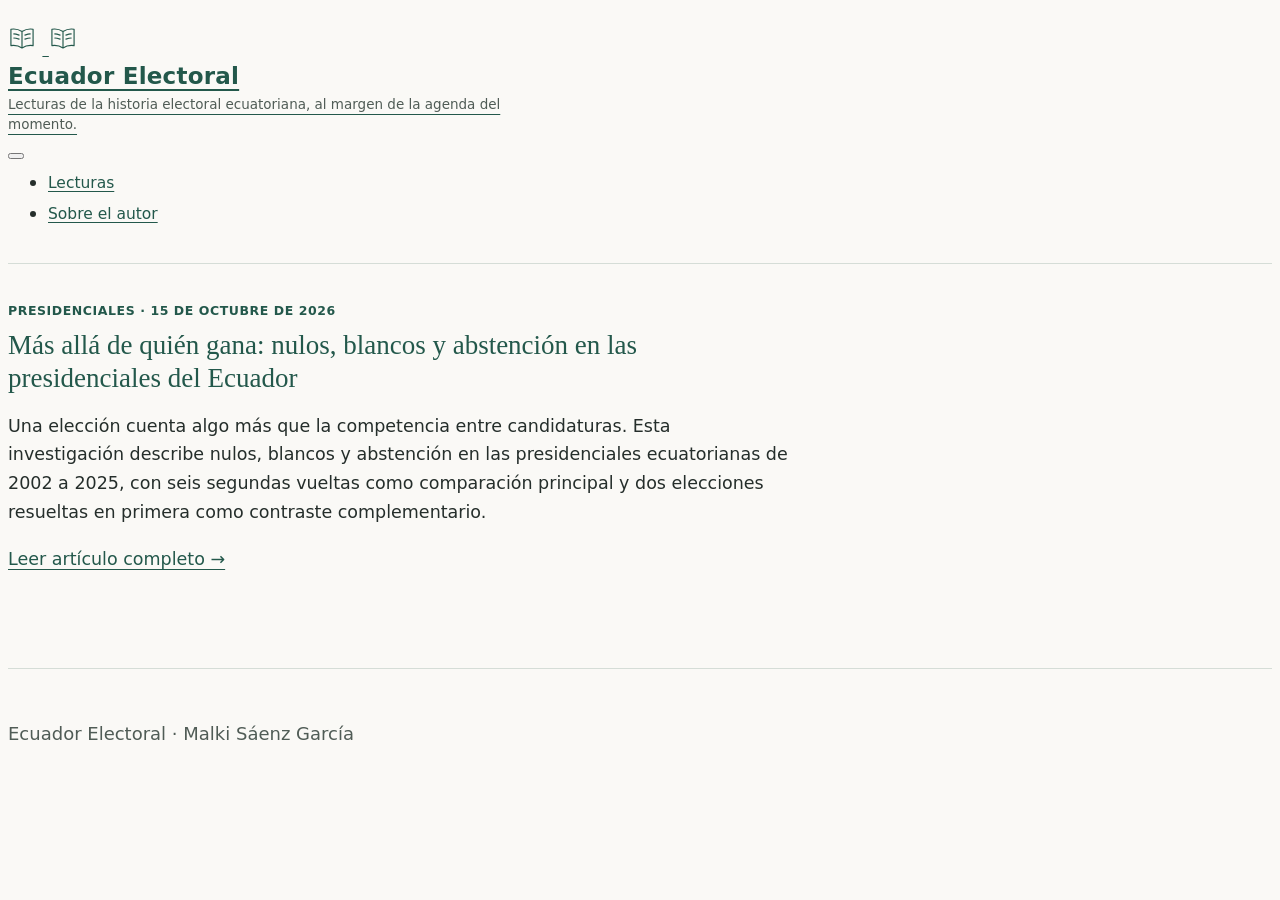
==== index.html @ 2da6bce3 "Add files via upload" ====
<!DOCTYPE html>
<html xmlns="http://www.w3.org/1999/xhtml" lang="es" xml:lang="es"><head>

<meta charset="utf-8">
<meta name="generator" content="quarto-1.10.18">

<meta name="viewport" content="width=device-width, initial-scale=1.0, user-scalable=yes">

<meta name="description" content="Artículos de Malki Sáenz García sobre la historia electoral ecuatoriana, al margen de la agenda del momento.">

<title>Lecturas – Ecuador Electoral</title>
<style>
/* Default styles provided by pandoc.
** See https://pandoc.org/MANUAL.html#variables-for-html for config info.
*/
span.smallcaps{font-variant: small-caps;}
div.columns{display: flex; gap: 1.5em;}
div.column{flex: auto;}
@media screen {
div.columns{gap: min(4vw, 1.5em);}
div.column{overflow-x: auto;}
}
div.hanging-indent{margin-left: 1.5em; text-indent: -1.5em;}
ul.task-list{list-style: none;}
ul.task-list li input[type="checkbox"] {
  width: 0.8em;
  margin: 0 0.8em 0.2em -1em; /* quarto-specific, see https://github.com/quarto-dev/quarto-cli/issues/4556 */ 
  vertical-align: middle;
}
</style>


<script src="site_libs/quarto-nav/quarto-nav.js"></script>
<script src="site_libs/quarto-nav/headroom.min.js"></script>
<script src="site_libs/clipboard/clipboard.min.js"></script>
<script src="site_libs/quarto-html/quarto.js" type="module"></script>
<script src="site_libs/quarto-html/tabsets/tabsets.js" type="module"></script>
<script src="site_libs/quarto-html/popper.min.js"></script>
<script src="site_libs/quarto-html/tippy.umd.min.js"></script>
<script src="site_libs/quarto-html/anchor.min.js"></script>
<link href="site_libs/quarto-html/tippy.css" rel="stylesheet">
<link href="site_libs/quarto-html/quarto-syntax-highlighting-64a204ab8560d761af7679ceaba22944.css" rel="stylesheet" id="quarto-text-highlighting-styles">
<script src="site_libs/bootstrap/bootstrap.min.js"></script>
<link href="site_libs/bootstrap/bootstrap-icons.css" rel="stylesheet">
<link href="site_libs/bootstrap/bootstrap-bf55c61db8fc2e05fc0836da2161ec84.min.css" rel="stylesheet" append-hash="true" id="quarto-bootstrap" data-mode="light">
<script id="quarto-search-options" type="application/json">{
  "language": {
    "search-no-results-text": "No se han encontrado resultados",
    "search-matching-documents-text": "documentos encontrados",
    "search-copy-link-title": "Copiar el enlace en la búsqueda",
    "search-hide-matches-text": "Ocultar resultados adicionales",
    "search-more-match-text": "resultado adicional en este documento",
    "search-more-matches-text": "resultados adicionales en este documento",
    "search-clear-button-title": "Borrar",
    "search-text-placeholder": "",
    "search-detached-cancel-button-title": "Cancelar",
    "search-submit-button-title": "Enviar",
    "search-label": "Buscar"
  }
}</script>


<link rel="stylesheet" href="estilos.css">
<meta property="og:title" content="Lecturas – Ecuador Electoral">
<meta property="og:description" content="Artículos de Malki Sáenz García sobre la historia electoral ecuatoriana, al margen de la agenda del momento.">
<meta property="og:image" content="https://msgr25.github.io/ecuador-electoral//assets/articulo-nulos-blancos-abstencion.png">
<meta property="og:site_name" content="Ecuador Electoral">
<meta property="og:image:height" content="630">
<meta property="og:image:width" content="1200">
<meta property="og:image:alt" content="Primer artículo de Ecuador Electoral: Más allá de quién gana, de Malki Sáenz García.">
<meta name="twitter:title" content="Lecturas – Ecuador Electoral">
<meta name="twitter:description" content="Artículos de Malki Sáenz García sobre la historia electoral ecuatoriana, al margen de la agenda del momento.">
<meta name="twitter:image" content="https://msgr25.github.io/ecuador-electoral//assets/articulo-nulos-blancos-abstencion.png">
<meta name="twitter:image-height" content="630">
<meta name="twitter:image-width" content="1200">
<meta name="twitter:image:alt" content="Primer artículo de Ecuador Electoral: Más allá de quién gana, de Malki Sáenz García.">
<meta name="twitter:card" content="summary_large_image">
</head>

<body class="nav-fixed portada-lecturas fullcontent quarto-light">

<div id="quarto-search-results"></div>
  <header id="quarto-header" class="headroom fixed-top">
    <nav class="navbar navbar-expand-lg " data-bs-theme="dark">
      <div class="navbar-container container-fluid">
      <div class="navbar-brand-container mx-auto">
    <a href="./index.html" class="navbar-brand navbar-brand-logo">
    <img src="./assets/simbolo-paginas.svg" alt="Páginas abiertas" class="navbar-logo light-content">
    <img src="./assets/simbolo-paginas.svg" alt="Páginas abiertas" class="navbar-logo dark-content">
    </a>
    <a class="navbar-brand" href="./index.html">
    <span class="navbar-title">Ecuador Electoral<span class="lema-sitio">Lecturas de la historia electoral ecuatoriana, al margen de la agenda del momento.</span></span>
    </a>
  </div>
          <button class="navbar-toggler" type="button" data-bs-toggle="collapse" data-bs-target="#navbarCollapse" aria-controls="navbarCollapse" role="menu" aria-expanded="false" aria-label="Navegación de palanca" onclick="if (window.quartoToggleHeadroom) { window.quartoToggleHeadroom(); }">
  <span class="navbar-toggler-icon"></span>
</button>
          <div class="collapse navbar-collapse" id="navbarCollapse">
            <ul class="navbar-nav navbar-nav-scroll ms-auto">
  <li class="nav-item">
    <a class="nav-link active" href="./index.html" aria-current="page"> 
<span class="menu-text">Lecturas</span></a>
  </li>  
  <li class="nav-item">
    <a class="nav-link" href="./sobre.html"> 
<span class="menu-text">Sobre el autor</span></a>
  </li>  
</ul>
          </div> <!-- /navcollapse -->
            <div class="quarto-navbar-tools">
</div>
      </div> <!-- /container-fluid -->
    </nav>
</header>
<!-- content -->
<div id="quarto-content" class="quarto-container page-columns page-rows-contents page-layout-article page-navbar">
<!-- sidebar -->
<!-- margin-sidebar -->
    
<!-- main -->
<main class="content" id="quarto-document-content">

<header id="title-block-header" class="quarto-title-block default">
<div class="quarto-title">
<h1 class="title">Lecturas</h1>
</div>



<div class="quarto-title-meta">

    
  
    
  </div>
  


</header>


<div class="entrada">
<div class="etiqueta">
<p>PRESIDENCIALES · 15 DE OCTUBRE DE 2026</p>
</div>
<section id="más-allá-de-quién-gana-nulos-blancos-y-abstención-en-las-presidenciales-del-ecuador" class="level2">
<h2 class="anchored" data-anchor-id="más-allá-de-quién-gana-nulos-blancos-y-abstención-en-las-presidenciales-del-ecuador"><a href="./articulos/nulos-blancos-abstencion/index.html">Más allá de quién gana: nulos, blancos y abstención en las presidenciales del Ecuador</a></h2>
<p>Una elección cuenta algo más que la competencia entre candidaturas. Esta investigación describe nulos, blancos y abstención en las presidenciales ecuatorianas de 2002 a 2025, con seis segundas vueltas como comparación principal y dos elecciones resueltas en primera como contraste complementario.</p>
<p><a href="./articulos/nulos-blancos-abstencion/index.html">Leer artículo completo →</a></p>
</section>
</div>



</main> <!-- /main -->
<script>
// Keyboard-accessible horizontal scrolling keeps wide tables within the reading column.
document.addEventListener('DOMContentLoaded', () => {
  document.querySelectorAll('main table').forEach((table, index) => {
    const box = document.createElement('div');
    box.className = 'tabla-desplazable';
    box.tabIndex = 0;
    box.setAttribute('role', 'region');
    box.setAttribute('aria-label', `Tabla ${index + 1}. Desplazamiento horizontal disponible en pantallas estrechas`);
    table.before(box); box.append(table);
  });
});
</script>
<script id="quarto-html-after-body" type="application/javascript">
  window.document.addEventListener("DOMContentLoaded", function (event) {
    const icon = "";
    const anchorJS = new window.AnchorJS();
    anchorJS.options = {
      placement: 'right',
      icon: icon
    };
    anchorJS.add('.anchored');
    const isCodeAnnotation = (el) => {
      for (const clz of el.classList) {
        if (clz.startsWith('code-annotation-')) {                     
          return true;
        }
      }
      return false;
    }
    const onCopySuccess = function(e) {
      // button target
      const button = e.trigger;
      // don't keep focus
      button.blur();
      // flash "checked"
      button.classList.add('code-copy-button-checked');
      var currentTitle = button.getAttribute("title");
      button.setAttribute("title", "Copiado");
      let tooltip;
      if (window.bootstrap) {
        button.setAttribute("data-bs-toggle", "tooltip");
        button.setAttribute("data-bs-placement", "left");
        button.setAttribute("data-bs-title", "Copiado");
        tooltip = new bootstrap.Tooltip(button, 
          { trigger: "manual", 
            customClass: "code-copy-button-tooltip",
            offset: [0, -8]});
        tooltip.show();    
      }
      setTimeout(function() {
        if (tooltip) {
          tooltip.hide();
          button.removeAttribute("data-bs-title");
          button.removeAttribute("data-bs-toggle");
          button.removeAttribute("data-bs-placement");
        }
        button.setAttribute("title", currentTitle);
        button.classList.remove('code-copy-button-checked');
      }, 1000);
      // clear code selection
      e.clearSelection();
    }
    const getTextToCopy = function(trigger) {
      const outerScaffold = trigger.parentElement.cloneNode(true);
      const codeEl = outerScaffold.querySelector('code');
      for (const childEl of codeEl.children) {
        if (isCodeAnnotation(childEl)) {
          childEl.remove();
        }
      }
      return codeEl.innerText;
    }
    const clipboard = new window.ClipboardJS('.code-copy-button:not([data-in-quarto-modal])', {
      text: getTextToCopy
    });
    clipboard.on('success', onCopySuccess);
    if (window.document.getElementById('quarto-embedded-source-code-modal')) {
      const clipboardModal = new window.ClipboardJS('.code-copy-button[data-in-quarto-modal]', {
        text: getTextToCopy,
        container: window.document.getElementById('quarto-embedded-source-code-modal')
      });
      clipboardModal.on('success', onCopySuccess);
    }
      var localhostRegex = new RegExp(/^(?:http|https):\/\/localhost\:?[0-9]*\//);
      var mailtoRegex = new RegExp(/^mailto:/);
        var filterRegex = new RegExp("https:\/\/msgr25\.github\.io\/ecuador-electoral\/");
      var isInternal = (href) => {
          return filterRegex.test(href) || localhostRegex.test(href) || mailtoRegex.test(href);
      }
      // Inspect non-navigation links and adorn them if external
     var links = window.document.querySelectorAll('a[href]:not(.nav-link):not(.navbar-brand):not(.toc-action):not(.sidebar-link):not(.sidebar-item-toggle):not(.pagination-link):not(.no-external):not([aria-hidden]):not(.dropdown-item):not(.quarto-navigation-tool):not(.about-link)');
      for (var i=0; i<links.length; i++) {
        const link = links[i];
        if (!isInternal(link.href)) {
          // undo the damage that might have been done by quarto-nav.js in the case of
          // links that we want to consider external
          if (link.dataset.originalHref !== undefined) {
            link.href = link.dataset.originalHref;
          }
            // target, if specified
            link.setAttribute("target", "_blank");
            if (link.getAttribute("rel") === null) {
              link.setAttribute("rel", "noopener");
            }
        }
      }
    function tippyHover(el, contentFn, onTriggerFn, onUntriggerFn) {
      const config = {
        allowHTML: true,
        maxWidth: 500,
        delay: 100,
        arrow: false,
        appendTo: function(el) {
            return el.parentElement;
        },
        interactive: true,
        interactiveBorder: 10,
        theme: 'quarto',
        placement: 'bottom-start',
      };
      if (contentFn) {
        config.content = contentFn;
      }
      if (onTriggerFn) {
        config.onTrigger = onTriggerFn;
      }
      if (onUntriggerFn) {
        config.onUntrigger = onUntriggerFn;
      }
      window.tippy(el, config); 
    }
    const noterefs = window.document.querySelectorAll('a[role="doc-noteref"]');
    for (var i=0; i<noterefs.length; i++) {
      const ref = noterefs[i];
      tippyHover(ref, function() {
        // use id or data attribute instead here
        let href = ref.getAttribute('data-footnote-href') || ref.getAttribute('href');
        try { href = new URL(href).hash; } catch {}
        const id = href.replace(/^#\/?/, "");
        const note = window.document.getElementById(id);
        if (note) {
          return note.innerHTML;
        } else {
          return "";
        }
      });
    }
    const xrefs = window.document.querySelectorAll('a.quarto-xref');
    const processXRef = (id, note) => {
      // Strip column container classes
      const stripColumnClz = (el) => {
        el.classList.remove("page-full", "page-columns");
        if (el.children) {
          for (const child of el.children) {
            stripColumnClz(child);
          }
        }
      }
      stripColumnClz(note)
      if (id === null || id.startsWith('sec-')) {
        // Special case sections, only their first couple elements
        const container = document.createElement("div");
        if (note.children && note.children.length > 2) {
          container.appendChild(note.children[0].cloneNode(true));
          for (let i = 1; i < note.children.length; i++) {
            const child = note.children[i];
            if (child.tagName === "P" && child.innerText === "") {
              continue;
            } else {
              container.appendChild(child.cloneNode(true));
              break;
            }
          }
          if (window.Quarto?.typesetMath) {
            window.Quarto.typesetMath(container);
          }
          return container.innerHTML
        } else {
          if (window.Quarto?.typesetMath) {
            window.Quarto.typesetMath(note);
          }
          return note.innerHTML;
        }
      } else {
        // Remove any anchor links if they are present
        const anchorLink = note.querySelector('a.anchorjs-link');
        if (anchorLink) {
          anchorLink.remove();
        }
        if (window.Quarto?.typesetMath) {
          window.Quarto.typesetMath(note);
        }
        if (note.classList.contains("callout")) {
          return note.outerHTML;
        } else {
          return note.innerHTML;
        }
      }
    }
    for (var i=0; i<xrefs.length; i++) {
      const xref = xrefs[i];
      tippyHover(xref, undefined, function(instance) {
        instance.disable();
        let url = xref.getAttribute('href');
        let hash = undefined; 
        if (url.startsWith('#')) {
          hash = url;
        } else {
          try { hash = new URL(url).hash; } catch {}
        }
        if (hash) {
          const id = hash.replace(/^#\/?/, "");
          const note = window.document.getElementById(id);
          if (note !== null) {
            try {
              const html = processXRef(id, note.cloneNode(true));
              instance.setContent(html);
            } finally {
              instance.enable();
              instance.show();
            }
          } else {
            // See if we can fetch this
            fetch(url.split('#')[0])
            .then(res => res.text())
            .then(html => {
              const parser = new DOMParser();
              const htmlDoc = parser.parseFromString(html, "text/html");
              const note = htmlDoc.getElementById(id);
              if (note !== null) {
                const html = processXRef(id, note);
                instance.setContent(html);
              } 
            }).finally(() => {
              instance.enable();
              instance.show();
            });
          }
        } else {
          // See if we can fetch a full url (with no hash to target)
          // This is a special case and we should probably do some content thinning / targeting
          fetch(url)
          .then(res => res.text())
          .then(html => {
            const parser = new DOMParser();
            const htmlDoc = parser.parseFromString(html, "text/html");
            const note = htmlDoc.querySelector('main.content');
            if (note !== null) {
              // This should only happen for chapter cross references
              // (since there is no id in the URL)
              // remove the first header
              if (note.children.length > 0 && note.children[0].tagName === "HEADER") {
                note.children[0].remove();
              }
              const html = processXRef(null, note);
              instance.setContent(html);
            } 
          }).finally(() => {
            instance.enable();
            instance.show();
          });
        }
      }, function(instance) {
      });
    }
        let selectedAnnoteEl;
        const selectorForAnnotation = ( cell, annotation) => {
          let cellAttr = 'data-code-cell="' + cell + '"';
          let lineAttr = 'data-code-annotation="' +  annotation + '"';
          const selector = 'span[' + cellAttr + '][' + lineAttr + ']';
          return selector;
        }
        const selectCodeLines = (annoteEl) => {
          const doc = window.document;
          const targetCell = annoteEl.getAttribute("data-target-cell");
          const targetAnnotation = annoteEl.getAttribute("data-target-annotation");
          const annoteSpan = window.document.querySelector(selectorForAnnotation(targetCell, targetAnnotation));
          const lines = annoteSpan.getAttribute("data-code-lines").split(",");
          const lineIds = lines.map((line) => {
            return targetCell + "-" + line;
          })
          let top = null;
          let height = null;
          let parent = null;
          if (lineIds.length > 0) {
              //compute the position of the single el (top and bottom and make a div)
              const el = window.document.getElementById(lineIds[0]);
              top = el.offsetTop;
              height = el.offsetHeight;
              parent = el.parentElement.parentElement;
            if (lineIds.length > 1) {
              const lastEl = window.document.getElementById(lineIds[lineIds.length - 1]);
              const bottom = lastEl.offsetTop + lastEl.offsetHeight;
              height = bottom - top;
            }
            if (top !== null && height !== null && parent !== null) {
              // cook up a div (if necessary) and position it 
              let div = window.document.getElementById("code-annotation-line-highlight");
              if (div === null) {
                div = window.document.createElement("div");
                div.setAttribute("id", "code-annotation-line-highlight");
                div.style.position = 'absolute';
                parent.appendChild(div);
              }
              div.style.top = top - 2 + "px";
              div.style.height = height + 4 + "px";
              div.style.left = 0;
              let gutterDiv = window.document.getElementById("code-annotation-line-highlight-gutter");
              if (gutterDiv === null) {
                gutterDiv = window.document.createElement("div");
                gutterDiv.setAttribute("id", "code-annotation-line-highlight-gutter");
                gutterDiv.style.position = 'absolute';
                const codeCell = window.document.getElementById(targetCell);
                const gutter = codeCell.querySelector('.code-annotation-gutter');
                gutter.appendChild(gutterDiv);
              }
              gutterDiv.style.top = top - 2 + "px";
              gutterDiv.style.height = height + 4 + "px";
            }
            selectedAnnoteEl = annoteEl;
          }
        };
        const unselectCodeLines = () => {
          const elementsIds = ["code-annotation-line-highlight", "code-annotation-line-highlight-gutter"];
          elementsIds.forEach((elId) => {
            const div = window.document.getElementById(elId);
            if (div) {
              div.remove();
            }
          });
          selectedAnnoteEl = undefined;
        };
          // Handle positioning of the toggle
      window.addEventListener(
        "resize",
        throttle(() => {
          elRect = undefined;
          if (selectedAnnoteEl) {
            selectCodeLines(selectedAnnoteEl);
          }
        }, 10)
      );
      function throttle(fn, ms) {
      let throttle = false;
      let timer;
        return (...args) => {
          if(!throttle) { // first call gets through
              fn.apply(this, args);
              throttle = true;
          } else { // all the others get throttled
              if(timer) clearTimeout(timer); // cancel #2
              timer = setTimeout(() => {
                fn.apply(this, args);
                timer = throttle = false;
              }, ms);
          }
        };
      }
        // Attach click handler to the DT
        const annoteDls = window.document.querySelectorAll('dt[data-target-cell]');
        for (const annoteDlNode of annoteDls) {
          annoteDlNode.addEventListener('click', (event) => {
            const clickedEl = event.target;
            if (clickedEl !== selectedAnnoteEl) {
              unselectCodeLines();
              const activeEl = window.document.querySelector('dt[data-target-cell].code-annotation-active');
              if (activeEl) {
                activeEl.classList.remove('code-annotation-active');
              }
              selectCodeLines(clickedEl);
              clickedEl.classList.add('code-annotation-active');
            } else {
              // Unselect the line
              unselectCodeLines();
              clickedEl.classList.remove('code-annotation-active');
            }
          });
        }
    const findCites = (el) => {
      const parentEl = el.parentElement;
      if (parentEl) {
        const cites = parentEl.dataset.cites;
        if (cites) {
          return {
            el,
            cites: cites.split(' ')
          };
        } else {
          return findCites(el.parentElement)
        }
      } else {
        return undefined;
      }
    };
    var bibliorefs = window.document.querySelectorAll('a[role="doc-biblioref"]');
    for (var i=0; i<bibliorefs.length; i++) {
      const ref = bibliorefs[i];
      const citeInfo = findCites(ref);
      if (citeInfo) {
        tippyHover(citeInfo.el, function() {
          var popup = window.document.createElement('div');
          citeInfo.cites.forEach(function(cite) {
            var citeDiv = window.document.createElement('div');
            citeDiv.classList.add('hanging-indent');
            citeDiv.classList.add('csl-entry');
            var biblioDiv = window.document.getElementById('ref-' + cite);
            if (biblioDiv) {
              citeDiv.innerHTML = biblioDiv.innerHTML;
            }
            popup.appendChild(citeDiv);
          });
          return popup.innerHTML;
        });
      }
    }
  });
  </script>
</div> <!-- /content -->
<footer class="footer">
  <div class="nav-footer">
    <div class="nav-footer-left">
      &nbsp;
    </div>   
    <div class="nav-footer-center">
<p>Ecuador Electoral · Malki Sáenz García</p>
</div>
    <div class="nav-footer-right">
      &nbsp;
    </div>
  </div>
</footer>




</body></html>
---- estilos.css ----
:root { --papel: #faf9f6; --tinta: #252e2b; --acento: #23584b; --linea: #d5ddd7; }
body { background: var(--papel); color: var(--tinta); font-family: system-ui, sans-serif; font-size: 18px; line-height: 1.75; }
.navbar { border-bottom: 1px solid var(--linea); background: var(--papel) !important; padding-block: 1rem; }
.navbar-brand { font-weight: 650; letter-spacing: .01em; color: var(--acento); }
h1, h2, h3 { font-family: Georgia, 'Times New Roman', serif; color: var(--tinta); font-weight: 400; line-height: 1.2; }
h1 { font-size: clamp(2.1rem, 4vw, 3.3rem); max-width: 21ch; }
h2 { margin-top: 2.5rem; font-size: 1.7rem; }
h3 { font-size: 1.65rem; }
a { color: var(--acento); text-underline-offset: .2em; }
a:hover { color: #143f34; }
a:focus-visible { outline: 3px solid var(--acento); outline-offset: 4px; }
main { max-width: 780px; padding-bottom: 3rem; }
#title-block-header { margin-top: 1.3rem; margin-bottom: 1.2rem; }
.subtitle, .introduccion { color: #505c56; font-size: 1.15rem; }
.eyebrow, .etiqueta { font-size: .75rem; letter-spacing: .12em; color: var(--acento); font-weight: 650; }
.aviso { border-left: 3px solid var(--acento); padding: .7rem 1rem; background: #edf1eb; font-size: .92rem; margin-block: 1.7rem; }
.aviso p:last-child { margin-bottom: 0; }
.entrada { border-top: 1px solid var(--linea); border-bottom: 1px solid var(--linea); padding-block: 1rem; margin-bottom: 1rem; }
.entrada h2 { margin-top: .4rem; font-size: 1.65rem; }
.entrada h2 a { text-decoration: none; }
.entrada h2 a:hover { text-decoration: underline; }
.marcador-grafico { border: 1px dashed #63776d; min-height: 220px; padding: 2rem; display: flex; flex-direction: column; justify-content: center; text-align: center; margin-block: 2rem; color: #505c56; }
.nav-footer { border-top: 1px solid var(--linea); color: #505c56; }
@media (max-width: 600px) { body { font-size: 17px; } #title-block-header { margin-top: .8rem; } .marcador-grafico { padding: 1rem; } }

.portada-lecturas #title-block-header h1.title { font-size: clamp(1.428rem, 2.72vw, 2.244rem); max-width: none; }

.herramientas-lectura { font-size: .9rem; margin: .8rem 0 1.5rem; }
.nota-editorial { border-top: 1px solid var(--linea); margin-top: 2rem; padding-top: 1rem; font-size: .9rem; overflow-wrap: anywhere; }
.nota-editorial h3 { font-size: 1.3rem; }
.tabla-desplazable { max-width: 100%; overflow-x: auto; margin-block: 1rem; }
.tabla-desplazable:focus-visible { outline: 2px solid var(--acento); outline-offset: 3px; }
main img { max-width: 100%; height: auto; }
@media (max-width: 600px) {
  main { min-width: 0; }
  .tabla-desplazable table { min-width: 580px; font-size: .88rem; }
}

.navbar-brand img { height: 28px; width: 28px; max-height: 28px; margin-right: .4rem; }

.navbar-brand-container { min-width: 0; max-width: 100%; }
.navbar-brand { white-space: normal; }
.navbar-brand .navbar-title { display: block; }
.lema-sitio { display: block; font-size: .72rem; line-height: 1.4; font-weight: 400; letter-spacing: 0; color: #505c56; max-width: 540px; margin-top: .2rem; }
.portada-lecturas #title-block-header { display: none; }
@media (max-width: 600px) { .lema-sitio { font-size: .7rem; max-width: 38ch; } }

/* Jerarquía editorial aprobada: cabecera, portada y artículo. */
.navbar-brand-container { align-items: flex-start; }
.navbar-brand.navbar-brand-logo { margin-top: .15rem; }
.navbar-brand:not(.navbar-brand-logo) { font-size: 1.4375rem; font-weight: 600; line-height: 1.25; }
.lema-sitio { font-size: .84375rem; line-height: 1.45; max-width: 540px; margin-top: .3rem; }
.navbar-nav { align-self: flex-start; }
.navbar .nav-link { font-size: .96875rem; }
.portada-lecturas main { padding-top: 1.5rem; }
.entrada { border: 0; padding-block: 0 1rem; margin-bottom: 1rem; }
.entrada + .entrada { border-top: 1px solid var(--linea); padding-top: 1.5rem; }
.etiqueta { font-size: .78125rem; letter-spacing: .045em; }
.etiqueta p { margin-bottom: .45rem; }
.entrada h2 { margin-top: 0; margin-bottom: .8rem; font-size: 1.6875rem; line-height: 1.2; }
.entrada > section > p { font-size: 1.09375rem; line-height: 1.65; margin-bottom: .9rem; }
body.articulo-electoral #title-block-header h1.title { font-size: clamp(2.125rem, 3.1vw, 2.375rem); max-width: none; line-height: 1.2; }
@media (min-width: 992px) {
  .navbar .navbar-collapse { align-self: flex-start; }
  .navbar .navbar-nav { margin-top: 0; }
}
@media (max-width: 600px) {
  .navbar-brand:not(.navbar-brand-logo) { font-size: 1.375rem; }
  .lema-sitio { font-size: .8125rem; line-height: 1.45; }
  .portada-lecturas main { padding-top: 1rem; }
}
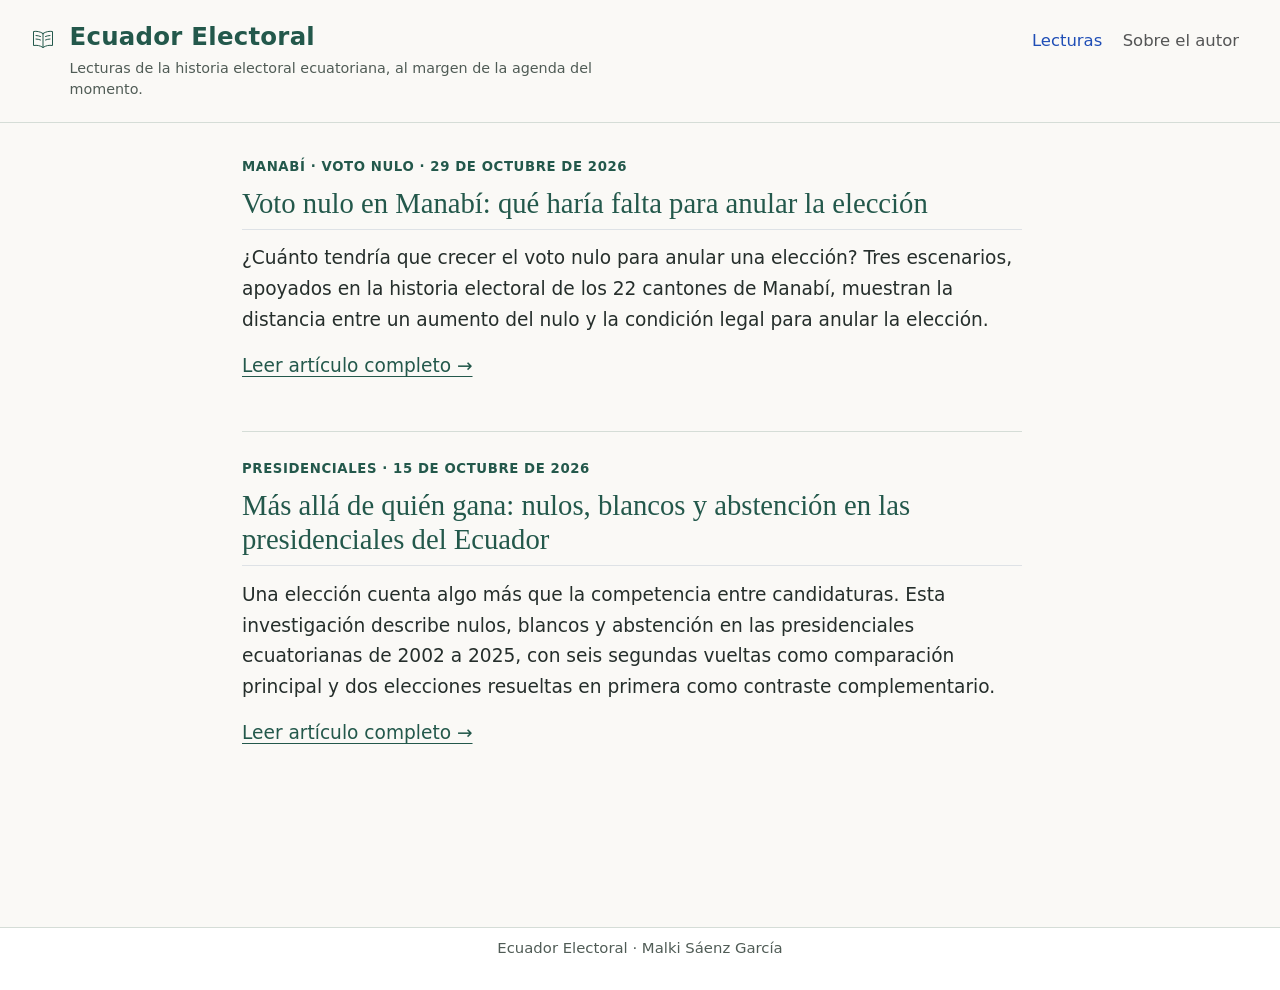
==== commit a07406f3: "Incorporar Manabí a la portada de Ecuador Electoral" ====
--- a/index.html
+++ b/index.html
@@ -2,7 +2,7 @@
 <html xmlns="http://www.w3.org/1999/xhtml" lang="es" xml:lang="es"><head>
 
 <meta charset="utf-8">
-<meta name="generator" content="quarto-1.10.18">
+<meta name="generator" content="quarto-1.9.38">
 
 <meta name="viewport" content="width=device-width, initial-scale=1.0, user-scalable=yes">
 
@@ -13,13 +13,10 @@
 /* Default styles provided by pandoc.
 ** See https://pandoc.org/MANUAL.html#variables-for-html for config info.
 */
+code{white-space: pre-wrap;}
 span.smallcaps{font-variant: small-caps;}
-div.columns{display: flex; gap: 1.5em;}
-div.column{flex: auto;}
-@media screen {
-div.columns{gap: min(4vw, 1.5em);}
-div.column{overflow-x: auto;}
-}
+div.columns{display: flex; gap: min(4vw, 1.5em);}
+div.column{flex: auto; overflow-x: auto;}
 div.hanging-indent{margin-left: 1.5em; text-indent: -1.5em;}
 ul.task-list{list-style: none;}
 ul.task-list li input[type="checkbox"] {
@@ -39,10 +36,10 @@
 <script src="site_libs/quarto-html/tippy.umd.min.js"></script>
 <script src="site_libs/quarto-html/anchor.min.js"></script>
 <link href="site_libs/quarto-html/tippy.css" rel="stylesheet">
-<link href="site_libs/quarto-html/quarto-syntax-highlighting-64a204ab8560d761af7679ceaba22944.css" rel="stylesheet" id="quarto-text-highlighting-styles">
+<link href="site_libs/quarto-html/quarto-syntax-highlighting-15634bcf2e68342d4ad2dfa704d543f6.css" rel="stylesheet" id="quarto-text-highlighting-styles">
 <script src="site_libs/bootstrap/bootstrap.min.js"></script>
 <link href="site_libs/bootstrap/bootstrap-icons.css" rel="stylesheet">
-<link href="site_libs/bootstrap/bootstrap-bf55c61db8fc2e05fc0836da2161ec84.min.css" rel="stylesheet" append-hash="true" id="quarto-bootstrap" data-mode="light">
+<link href="site_libs/bootstrap/bootstrap-26d9cc88ab9604001aabd73cb1ea1d8f.min.css" rel="stylesheet" append-hash="true" id="quarto-bootstrap" data-mode="light">
 <script id="quarto-search-options" type="application/json">{
   "language": {
     "search-no-results-text": "No se han encontrado resultados",
@@ -141,6 +138,16 @@
 
 <div class="entrada">
 <div class="etiqueta">
+<p>MANABÍ · VOTO NULO · 29 DE OCTUBRE DE 2026</p>
+</div>
+<section id="voto-nulo-en-manabí-qué-haría-falta-para-anular-la-elección" class="level2">
+<h2 class="anchored" data-anchor-id="voto-nulo-en-manabí-qué-haría-falta-para-anular-la-elección"><a href="./articulos/voto-nulo-manabi/index.html">Voto nulo en Manabí: qué haría falta para anular la elección</a></h2>
+<p>¿Cuánto tendría que crecer el voto nulo para anular una elección? Tres escenarios, apoyados en la historia electoral de los 22 cantones de Manabí, muestran la distancia entre un aumento del nulo y la condición legal para anular la elección.</p>
+<p><a href="./articulos/voto-nulo-manabi/index.html">Leer artículo completo →</a></p>
+</section>
+</div>
+<div class="entrada">
+<div class="etiqueta">
 <p>PRESIDENCIALES · 15 DE OCTUBRE DE 2026</p>
 </div>
 <section id="más-allá-de-quién-gana-nulos-blancos-y-abstención-en-las-presidenciales-del-ecuador" class="level2">
--- a/site_libs/quarto-html/tippy.css
+++ b/site_libs/quarto-html/tippy.css
@@ -0,0 +1 @@
+.tippy-box[data-animation=fade][data-state=hidden]{opacity:0}[data-tippy-root]{max-width:calc(100vw - 10px)}.tippy-box{position:relative;background-color:#333;color:#fff;border-radius:4px;font-size:14px;line-height:1.4;white-space:normal;outline:0;transition-property:transform,visibility,opacity}.tippy-box[data-placement^=top]>.tippy-arrow{bottom:0}.tippy-box[data-placement^=top]>.tippy-arrow:before{bottom:-7px;left:0;border-width:8px 8px 0;border-top-color:initial;transform-origin:center top}.tippy-box[data-placement^=bottom]>.tippy-arrow{top:0}.tippy-box[data-placement^=bottom]>.tippy-arrow:before{top:-7px;left:0;border-width:0 8px 8px;border-bottom-color:initial;transform-origin:center bottom}.tippy-box[data-placement^=left]>.tippy-arrow{right:0}.tippy-box[data-placement^=left]>.tippy-arrow:before{border-width:8px 0 8px 8px;border-left-color:initial;right:-7px;transform-origin:center left}.tippy-box[data-placement^=right]>.tippy-arrow{left:0}.tippy-box[data-placement^=right]>.tippy-arrow:before{left:-7px;border-width:8px 8px 8px 0;border-right-color:initial;transform-origin:center right}.tippy-box[data-inertia][data-state=visible]{transition-timing-function:cubic-bezier(.54,1.5,.38,1.11)}.tippy-arrow{width:16px;height:16px;color:#333}.tippy-arrow:before{content:"";position:absolute;border-color:transparent;border-style:solid}.tippy-content{position:relative;padding:5px 9px;z-index:1}
--- a/site_libs/quarto-html/quarto-syntax-highlighting-15634bcf2e68342d4ad2dfa704d543f6.css
+++ b/site_libs/quarto-html/quarto-syntax-highlighting-15634bcf2e68342d4ad2dfa704d543f6.css
@@ -0,0 +1,236 @@
+/* quarto syntax highlight colors */
+:root {
+  --quarto-hl-ot-color: #003B4F;
+  --quarto-hl-at-color: #657422;
+  --quarto-hl-ss-color: #20794D;
+  --quarto-hl-an-color: #5E5E5E;
+  --quarto-hl-fu-color: #4758AB;
+  --quarto-hl-st-color: #20794D;
+  --quarto-hl-cf-color: #003B4F;
+  --quarto-hl-op-color: #5E5E5E;
+  --quarto-hl-er-color: #AD0000;
+  --quarto-hl-bn-color: #AD0000;
+  --quarto-hl-al-color: #AD0000;
+  --quarto-hl-va-color: #111111;
+  --quarto-hl-bu-color: inherit;
+  --quarto-hl-ex-color: inherit;
+  --quarto-hl-pp-color: #AD0000;
+  --quarto-hl-in-color: #5E5E5E;
+  --quarto-hl-vs-color: #20794D;
+  --quarto-hl-wa-color: #5E5E5E;
+  --quarto-hl-do-color: #5E5E5E;
+  --quarto-hl-im-color: #00769E;
+  --quarto-hl-ch-color: #20794D;
+  --quarto-hl-dt-color: #AD0000;
+  --quarto-hl-fl-color: #AD0000;
+  --quarto-hl-co-color: #5E5E5E;
+  --quarto-hl-cv-color: #5E5E5E;
+  --quarto-hl-cn-color: #8f5902;
+  --quarto-hl-sc-color: #5E5E5E;
+  --quarto-hl-dv-color: #AD0000;
+  --quarto-hl-kw-color: #003B4F;
+}
+
+/* other quarto variables */
+:root {
+  --quarto-font-monospace: SFMono-Regular, Menlo, Monaco, Consolas, "Liberation Mono", "Courier New", monospace;
+}
+
+/* syntax highlight based on Pandoc's rules */
+pre > code.sourceCode > span {
+  color: #003B4F;
+}
+
+code.sourceCode > span {
+  color: #003B4F;
+}
+
+div.sourceCode,
+div.sourceCode pre.sourceCode {
+  color: #003B4F;
+}
+
+/* Normal */
+code span {
+  color: #003B4F;
+}
+
+/* Alert */
+code span.al {
+  color: #AD0000;
+  font-style: inherit;
+}
+
+/* Annotation */
+code span.an {
+  color: #5E5E5E;
+  font-style: inherit;
+}
+
+/* Attribute */
+code span.at {
+  color: #657422;
+  font-style: inherit;
+}
+
+/* BaseN */
+code span.bn {
+  color: #AD0000;
+  font-style: inherit;
+}
+
+/* BuiltIn */
+code span.bu {
+  font-style: inherit;
+}
+
+/* ControlFlow */
+code span.cf {
+  color: #003B4F;
+  font-weight: bold;
+  font-style: inherit;
+}
+
+/* Char */
+code span.ch {
+  color: #20794D;
+  font-style: inherit;
+}
+
+/* Constant */
+code span.cn {
+  color: #8f5902;
+  font-style: inherit;
+}
+
+/* Comment */
+code span.co {
+  color: #5E5E5E;
+  font-style: inherit;
+}
+
+/* CommentVar */
+code span.cv {
+  color: #5E5E5E;
+  font-style: italic;
+}
+
+/* Documentation */
+code span.do {
+  color: #5E5E5E;
+  font-style: italic;
+}
+
+/* DataType */
+code span.dt {
+  color: #AD0000;
+  font-style: inherit;
+}
+
+/* DecVal */
+code span.dv {
+  color: #AD0000;
+  font-style: inherit;
+}
+
+/* Error */
+code span.er {
+  color: #AD0000;
+  font-style: inherit;
+}
+
+/* Extension */
+code span.ex {
+  font-style: inherit;
+}
+
+/* Float */
+code span.fl {
+  color: #AD0000;
+  font-style: inherit;
+}
+
+/* Function */
+code span.fu {
+  color: #4758AB;
+  font-style: inherit;
+}
+
+/* Import */
+code span.im {
+  color: #00769E;
+  font-style: inherit;
+}
+
+/* Information */
+code span.in {
+  color: #5E5E5E;
+  font-style: inherit;
+}
+
+/* Keyword */
+code span.kw {
+  color: #003B4F;
+  font-weight: bold;
+  font-style: inherit;
+}
+
+/* Operator */
+code span.op {
+  color: #5E5E5E;
+  font-style: inherit;
+}
+
+/* Other */
+code span.ot {
+  color: #003B4F;
+  font-style: inherit;
+}
+
+/* Preprocessor */
+code span.pp {
+  color: #AD0000;
+  font-style: inherit;
+}
+
+/* SpecialChar */
+code span.sc {
+  color: #5E5E5E;
+  font-style: inherit;
+}
+
+/* SpecialString */
+code span.ss {
+  color: #20794D;
+  font-style: inherit;
+}
+
+/* String */
+code span.st {
+  color: #20794D;
+  font-style: inherit;
+}
+
+/* Variable */
+code span.va {
+  color: #111111;
+  font-style: inherit;
+}
+
+/* VerbatimString */
+code span.vs {
+  color: #20794D;
+  font-style: inherit;
+}
+
+/* Warning */
+code span.wa {
+  color: #5E5E5E;
+  font-style: italic;
+}
+
+.prevent-inlining {
+  content: "</";
+}
+
+/*# sourceMappingURL=f23921c56f73e400b49028c9186a1aa0.css.map */
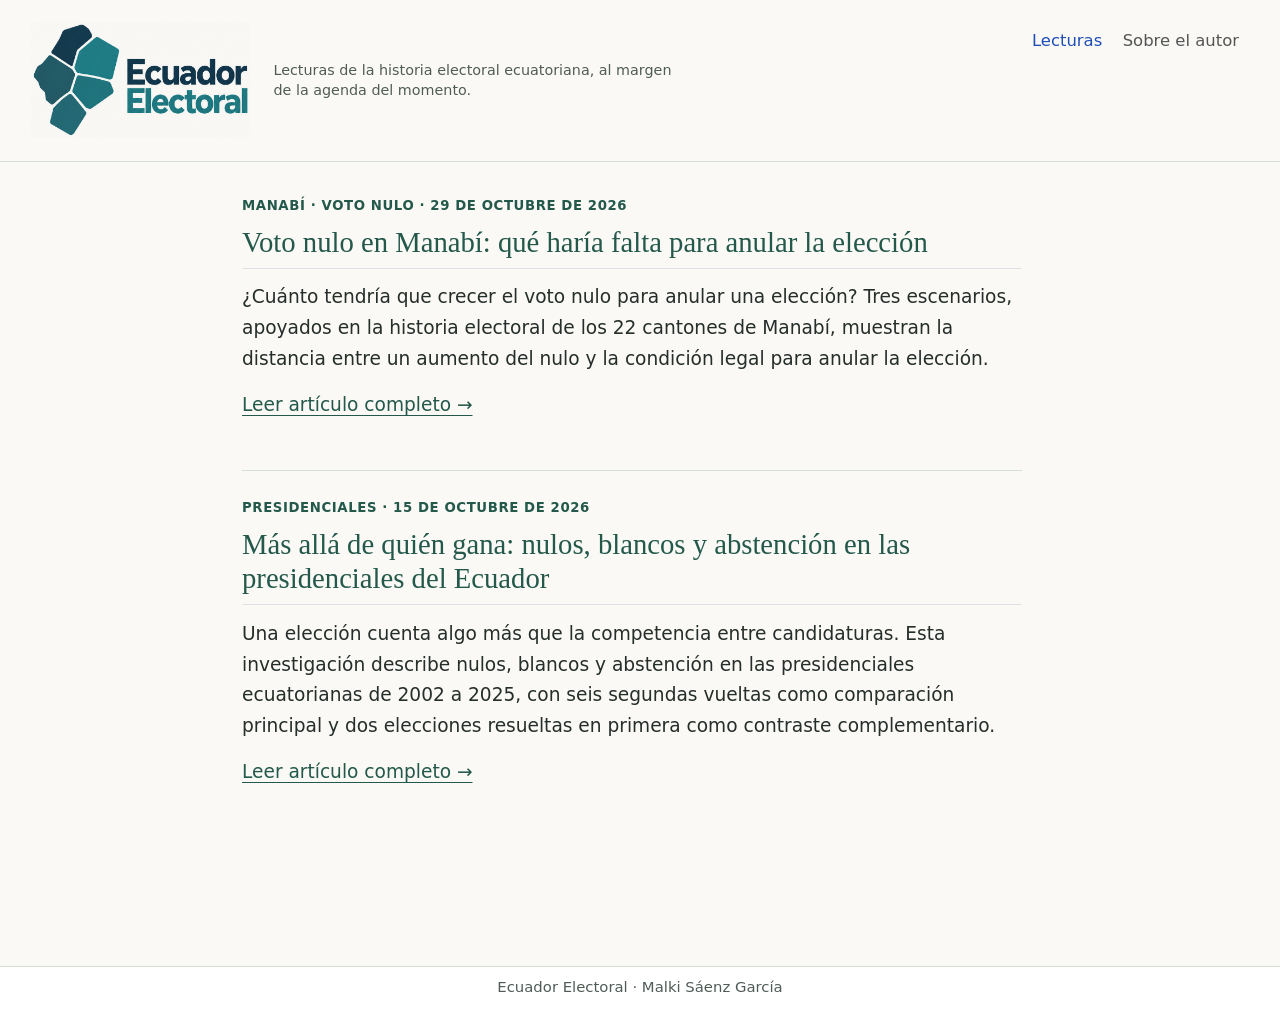
==== commit 4adb380d: "Integrar el logotipo aprobado en la cabecera del sitio" ====
--- a/index.html
+++ b/index.html
@@ -82,11 +82,11 @@
       <div class="navbar-container container-fluid">
       <div class="navbar-brand-container mx-auto">
     <a href="./index.html" class="navbar-brand navbar-brand-logo">
-    <img src="./assets/simbolo-paginas.svg" alt="Páginas abiertas" class="navbar-logo light-content">
-    <img src="./assets/simbolo-paginas.svg" alt="Páginas abiertas" class="navbar-logo dark-content">
+    <img src="./assets/logotipo-ecuador-electoral.svg" alt="Ecuador Electoral" class="navbar-logo light-content">
+    <img src="./assets/logotipo-ecuador-electoral.svg" alt="Ecuador Electoral" class="navbar-logo dark-content">
     </a>
     <a class="navbar-brand" href="./index.html">
-    <span class="navbar-title">Ecuador Electoral<span class="lema-sitio">Lecturas de la historia electoral ecuatoriana, al margen de la agenda del momento.</span></span>
+    <span class="navbar-title"><span class="lema-sitio">Lecturas de la historia electoral ecuatoriana, al margen de la agenda del momento.</span></span>
     </a>
   </div>
           <button class="navbar-toggler" type="button" data-bs-toggle="collapse" data-bs-target="#navbarCollapse" aria-controls="navbarCollapse" role="menu" aria-expanded="false" aria-label="Navegación de palanca" onclick="if (window.quartoToggleHeadroom) { window.quartoToggleHeadroom(); }">
--- a/estilos.css
+++ b/estilos.css
@@ -69,3 +69,19 @@
   .lema-sitio { font-size: .8125rem; line-height: 1.45; }
   .portada-lecturas main { padding-top: 1rem; }
 }
+
+/* Identidad aprobada el 30-10-2026; incorporación web 04-11-2026. */
+.navbar-brand-container { align-items: center; gap: 1.1rem; max-width: calc(100% - 190px); }
+.navbar-brand.navbar-brand-logo { margin: 0; flex: 0 0 auto; }
+.navbar-brand img { width: 224px; height: auto; max-height: none; margin: 0; mix-blend-mode: multiply; }
+.navbar-brand:not(.navbar-brand-logo) { margin: 0; max-width: 410px; }
+.lema-sitio { margin-top: 0; }
+@media (max-width: 991.98px) {
+  .navbar-brand-container { max-width: calc(100% - 64px); }
+}
+@media (max-width: 600px) {
+  .navbar-brand-container { flex-direction: column; align-items: flex-start; gap: .55rem; }
+  .navbar-brand img { width: 190px; }
+  .navbar-brand:not(.navbar-brand-logo) { max-width: 100%; }
+  .lema-sitio { max-width: 36ch; }
+}
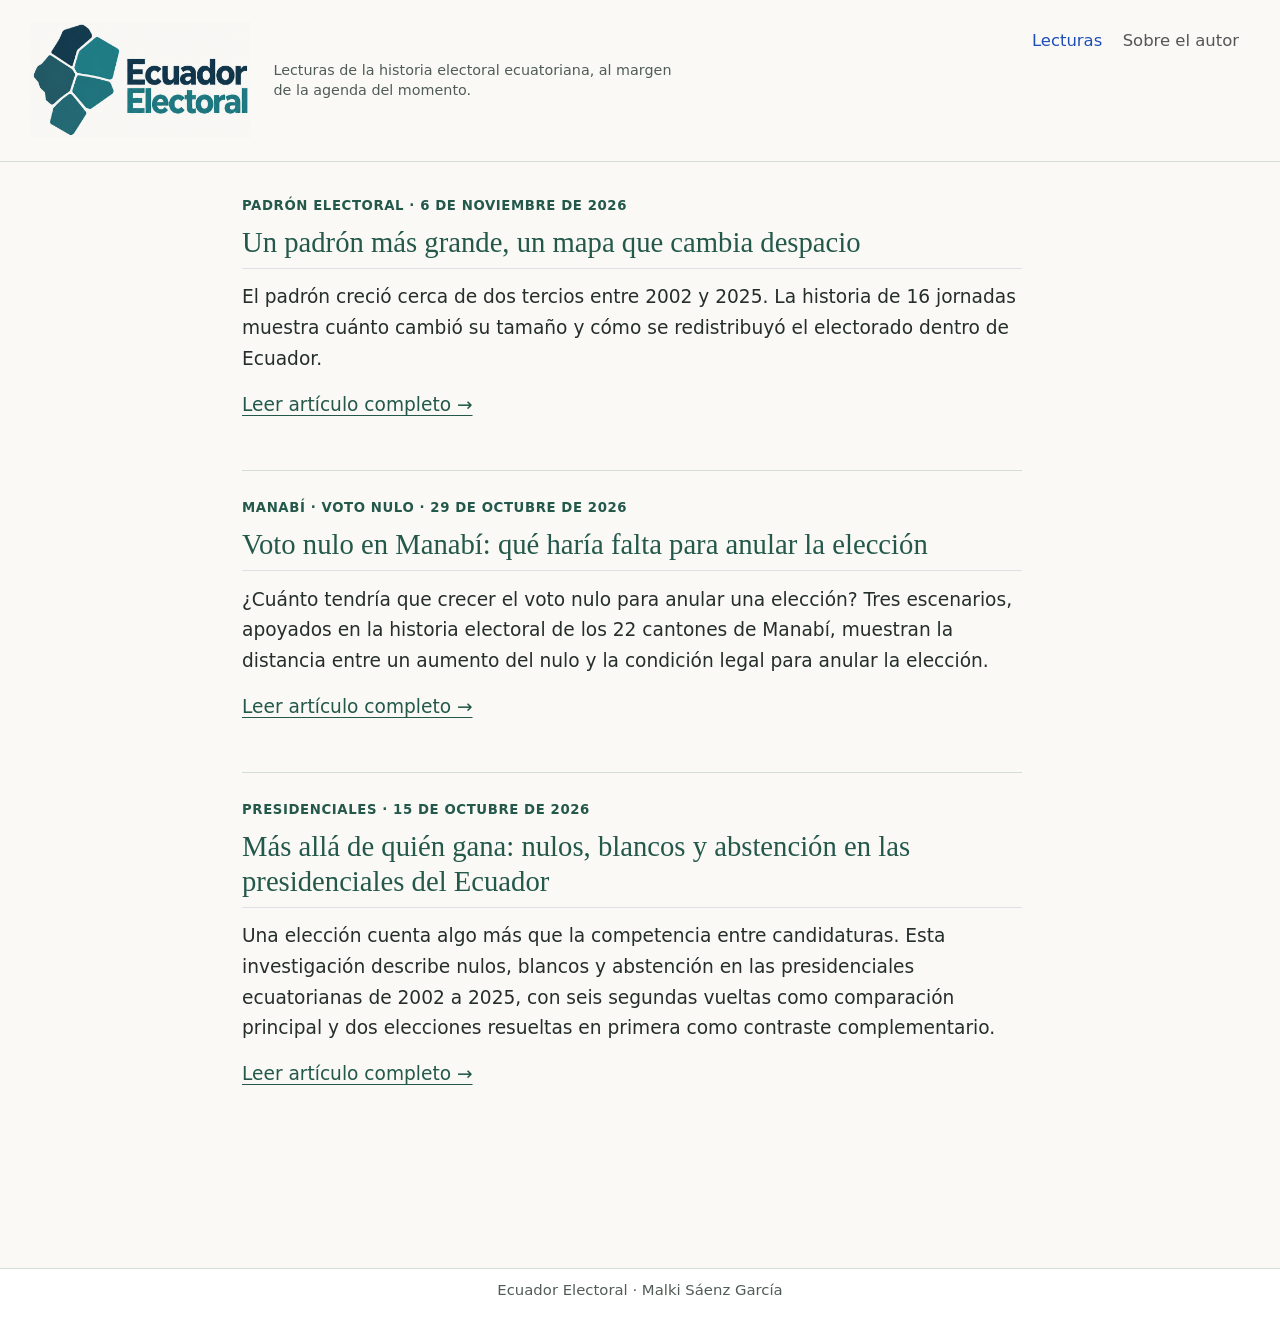
==== commit 32488406: "Actualizar la portada con la tercera lectura" ====
--- a/index.html
+++ b/index.html
@@ -138,6 +138,16 @@
 
 <div class="entrada">
 <div class="etiqueta">
+<p>PADRÓN ELECTORAL · 6 DE NOVIEMBRE DE 2026</p>
+</div>
+<section id="un-padrón-más-grande-un-mapa-que-cambia-despacio" class="level2">
+<h2 class="anchored" data-anchor-id="un-padrón-más-grande-un-mapa-que-cambia-despacio"><a href="./articulos/padron-electoral-ecuador/index.html">Un padrón más grande, un mapa que cambia despacio</a></h2>
+<p>El padrón creció cerca de dos tercios entre 2002 y 2025. La historia de 16 jornadas muestra cuánto cambió su tamaño y cómo se redistribuyó el electorado dentro de Ecuador.</p>
+<p><a href="./articulos/padron-electoral-ecuador/index.html">Leer artículo completo →</a></p>
+</section>
+</div>
+<div class="entrada">
+<div class="etiqueta">
 <p>MANABÍ · VOTO NULO · 29 DE OCTUBRE DE 2026</p>
 </div>
 <section id="voto-nulo-en-manabí-qué-haría-falta-para-anular-la-elección" class="level2">
